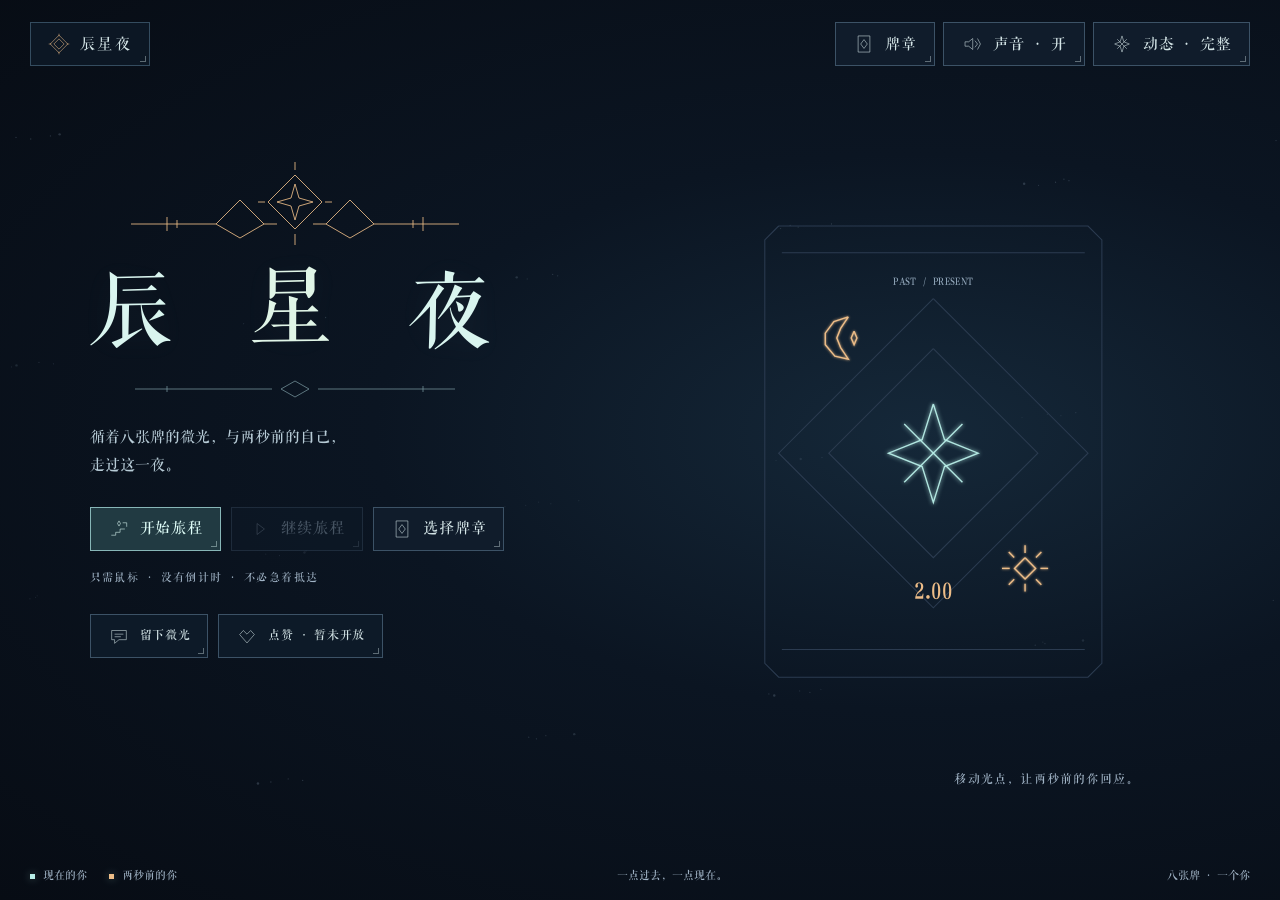
==== index.html @ 3d8b7df3 "Remake as Chen Xing Ye with eight Arcana puzzles and mobile play" ====
<!doctype html>
<html lang="zh-CN">
<head>
  <meta charset="UTF-8">
  <meta name="viewport" content="width=device-width,initial-scale=1,viewport-fit=cover">
  <meta name="theme-color" content="#090f19">
  <meta name="description" content="循着八张牌的微光，与两秒前的自己，走过这一夜。一个关于成长与接纳的鼠标解谜游戏。">
  <title>辰星夜 · 与过去的自己，共赴星夜</title>
  <link rel="stylesheet" href="style.css">
  <link rel="preload" href="assets/FZfont140.TTF" as="font" type="font/ttf" crossorigin>
</head>
<body>
<main id="app">
  <canvas id="canvas" aria-label="青色是现在的你，暖金重复两秒前的位置与动作。停留触发机关，点击出口。"></canvas>
  <header class="topbar">
    <button id="home" class="wordmark" data-symbol="世界">辰星夜</button>
    <nav aria-label="设置"><button id="levelsButton" data-symbol="chapters">牌章</button><button id="sound" data-symbol="sound" aria-pressed="false"><span id="soundLabel">声音 · 开</span></button><button id="motion" data-symbol="星星" aria-pressed="false"><span id="motionLabel">动态 · 完整</span></button></nav>
  </header>
  <section id="titleScreen" class="title-screen screen">
    <div class="title-copy">
      <div class="title-logo">
        <svg class="title-crown" viewBox="0 0 360 86" aria-hidden="true"><path d="M16 62H101L125 38L149 62H162 M198 62H211L235 38L259 62H344 M101 62L125 76L149 62 M211 62L235 76L259 62 M153 40L180 13L207 40L180 67Z M180 0V8 M180 72V83 M143 40H150 M210 40H217 M180 22L184 36L198 40L184 44L180 58L176 44L162 40L176 36Z M52 55V69 M62 58V66 M298 58V66 M308 55V69"/></svg>
        <h1 aria-label="辰星夜"><span>辰</span><span class="title-star">星</span><span>夜</span></h1>
        <svg class="title-rule" viewBox="0 0 360 20" aria-hidden="true"><path d="M20 10H157 M203 10H340 M166 10L180 2L194 10L180 18Z M52 7V13 M308 7V13"/></svg>
      </div>
      <p class="intro">循着八张牌的微光，与两秒前的自己，<br>走过这一夜。</p>
      <div class="title-actions"><button id="start" class="primary" data-symbol="愚者">开始旅程</button><button id="continueGame" data-symbol="continue" disabled><span id="continueLabel">继续旅程</span></button><button id="titleLevels" data-symbol="chapters">选择牌章</button></div>
      <p id="inputNote" class="micro">只需鼠标 · 没有倒计时 · 不必急着抵达</p>
      <div class="community-actions"><button id="commentsButton" data-symbol="message">留下微光</button><button id="likeButton" data-symbol="like" aria-pressed="false"><span id="likeLabel">点赞 · 暂未开放</span></button></div>
    </div>
    <p class="title-note">移动光点，让两秒前的你回应。</p>
  </section>
  <section id="gameHeading" class="game-heading" hidden><span id="levelNumber" class="level-number"></span><div><h1 id="levelTitle"></h1><p id="levelTheme"></p><p id="levelTask" class="task"></p></div><span id="phaseLabel" class="phase-label"></span></section>
  <section id="gameBottom" class="game-bottom" hidden><p id="status" role="status"></p><div class="button-row"><button id="hintButton" data-symbol="星星" hidden>启示</button><button id="retry" data-symbol="retry">重试本阵</button><button id="pause" data-symbol="pause">暂停</button></div></section>
  <aside id="hint" class="hint-panel" hidden><h2>夜的启示</h2><p id="hintText"></p><div class="button-row"><button id="hintNext" data-symbol="continue">展示下一步</button><button id="closeHint" data-symbol="close">收起</button></div></aside>
  <section id="pauseScreen" class="screen centered scrim" hidden aria-labelledby="pauseTitle"><div class="ritual-panel"><div class="panel-sigil" data-symbol="月亮"></div><h2 id="pauseTitle">时间，停在这里。</h2><p>过去的你会等你回来。<br>继续后，光点会回到刚才的位置。</p><div class="stack"><button id="resume" class="primary" data-symbol="continue">继续旅程</button><button id="pauseRetry" data-symbol="retry">重试本阵</button><button id="pauseHome" data-symbol="back">返回首页</button></div></div></section>
  <section id="completeScreen" class="screen centered scrim" hidden aria-labelledby="completeTitle"><div class="ritual-panel"><div id="completeSigil" class="panel-sigil"></div><h2 id="completeTitle"></h2><p id="completeText"></p><button id="next" class="primary" data-symbol="continue"><span id="nextLabel">翻开下一张牌</span></button></div></section>
  <section id="endingScreen" class="screen centered scrim" hidden aria-labelledby="endingTitle"><div class="ritual-panel ending"><div class="duet-mark"><i></i><i></i></div><h2 id="endingTitle">原来，你一直都在。</h2><p>不必抹去走过的弯路，<br>也不必成为另一个人。<br>过去与现在，都是完整的你。</p><div id="collected" class="collected"></div><div class="button-row"><button id="again" class="primary" data-symbol="愚者">再走一程</button><button id="endingHome" data-symbol="back">返回首页</button></div></div></section>
  <section id="levelMenu" class="screen chapter-screen scrim" hidden aria-labelledby="chaptersTitle"><div class="chapter-header"><div><h2 id="chaptersTitle">今夜的八张牌</h2><p>从愚者的出发，到世界的回环。已抵达的牌章，随时重温。</p></div><button id="closeLevels" data-symbol="back">返回</button></div><div id="levelItems" class="chapter-grid"></div></section>
  <section id="community" class="screen community-screen scrim" hidden aria-labelledby="communityTitle"><div class="community-panel"><div class="chapter-header"><div><h2 id="communityTitle">留下微光</h2><p>把此刻想说的话，留给下一个路过的人。</p></div><button id="closeCommunity" data-symbol="close">返回</button></div><p id="communityStatus" class="service-status" role="status">正在连接夜色里的留言……</p><form id="commentForm"><label for="nickname">称呼 <small>可选 · 最多 16 字</small></label><input id="nickname" name="nickname" maxlength="32" autocomplete="nickname" placeholder="一位过客"><label for="commentBody">留言 <small>最多 300 字 · 提交后公开可见</small></label><textarea id="commentBody" name="body" rows="3" maxlength="600" required placeholder="此刻，你想留下什么？"></textarea><button id="submitComment" type="submit" class="primary" data-symbol="message">送出微光</button></form><div id="commentList" class="comment-list" aria-label="公开留言"></div><button id="moreComments" data-symbol="continue" hidden>更多留言</button></div></section>
  <section id="touchControls" class="touch-controls" hidden aria-label="触屏游戏控制"><div id="touchPad" class="touch-pad" role="group" aria-label="滑动此处移动青色光点"><span data-symbol="世界"></span><span>滑动光域，移动自己</span><small>也可轻触场景选择去处</small></div><button id="touchConfirm" class="primary touch-confirm" data-symbol="太阳"><span>确认<small>按住注能</small></span></button></section>
  <footer><div class="legend"><span><i class="now"></i>现在的你</span><span><i class="echo"></i>两秒前的你</span></div><span id="footerText">一点过去，一点现在。</span><span>八张牌 · 一个你</span></footer>
</main>
<div id="virtualCursor" aria-hidden="true"><i></i></div>
<noscript>这个游戏需要 JavaScript。请使用 PC 版 Chrome 或 Edge 打开。</noscript>
<script src="rules.js"></script><script src="core.js"></script><script src="symbols.js"></script><script src="render.js"></script><script src="community-config.js"></script><script src="community.js"></script><script src="app.js"></script>
</body>
</html>
---- style.css ----
@font-face{font-family:"Arcana YueSong";src:url("assets/FZfont140.TTF") format("truetype");font-style:normal;font-weight:400;font-display:swap}
:root{color-scheme:dark;--night:#090f19;--panel:#101b29;--cyan:#b8eee8;--gold:#edbd88;--text:#d5e6e8;--muted:#a1b4c6;--line:#3c5266;--ease:cubic-bezier(.16,1,.3,1);--font:"Arcana YueSong","Songti SC","SimSun",serif;font-family:var(--font);font-size:15px;font-synthesis:none}

*{box-sizing:border-box}
body{margin:0;background:var(--night);color:var(--text);overflow:hidden}
body.cursor-ready,body.cursor-ready *{cursor:none!important}
button,input,textarea{font:inherit}
button{position:relative;display:inline-flex;align-items:center;justify-content:center;gap:10px;min-height:44px;padding:10px 17px;border:1px solid var(--line);border-radius:0;background:#101c2b;color:var(--text);letter-spacing:.06em;transition:background-color .22s,color .22s,border-color .22s,box-shadow .22s,transform .22s var(--ease);isolation:isolate}
button::after{content:"";position:absolute;width:5px;height:5px;right:3px;bottom:3px;border-right:1px solid currentColor;border-bottom:1px solid currentColor;opacity:.4;pointer-events:none}
button.virtual-hover,button:focus-visible{color:var(--cyan);border-color:var(--cyan);background:#1b3441;box-shadow:0 3px 22px #070c1466}
button.virtual-down{transform:translateY(1px);background:#284952}
button:disabled{opacity:.4;color:var(--muted);transform:none;box-shadow:none}
button:focus-visible,input:focus-visible,textarea:focus-visible{outline:2px solid var(--gold);outline-offset:4px}
button.primary{background:#213a42;border-color:#87b6b7;color:#e1fffa}
.primary.virtual-hover{background:#30525a}
svg{width:22px;height:22px;stroke:currentColor;fill:none;stroke-width:1.6;flex-shrink:0;pointer-events:none}
button>*{pointer-events:none}
h1,h2,p{margin:0}
h1,h2{font-family:var(--font);font-weight:400}
h2{font-size:30px;letter-spacing:.08em;text-wrap:balance}
p{line-height:1.9;color:var(--muted)}
[hidden]{display:none!important}
#app{width:100vw;height:100dvh;min-height:520px}
#canvas{position:fixed;inset:0;width:100%;height:100%;z-index:0}
.topbar{position:fixed;z-index:10;top:22px;left:30px;right:30px;display:flex;justify-content:space-between;align-items:center;gap:20px}
.topbar nav{display:flex;gap:8px}
.wordmark{border-color:#344c5f;background:#0c1724;font-family:var(--font);letter-spacing:.16em}
.wordmark svg{color:var(--gold)}
.screen{position:fixed;z-index:3;inset:0;pointer-events:none}
.screen button,.screen input,.screen textarea,.screen form,.screen .comment-list{pointer-events:auto}
.title-copy{position:absolute;left:max(7vw,40px);top:clamp(100px,18vh,210px);width:50vw;max-width:640px}
.title-copy h1{font-size:clamp(50px,5.5vw,84px);line-height:1.2;letter-spacing:.12em;color:#d9f5ef}
.title-copy h1 span{padding-left:1.12em}
.title-logo{width:min(410px,100%);color:var(--cyan)}
.title-logo .title-crown{display:block;width:100%;height:auto;max-height:86px;color:var(--gold);stroke-width:.85;margin-bottom:17px;overflow:visible}
.title-logo h1{display:flex;align-items:center;justify-content:space-between;font-size:clamp(64px,6.4vw,92px);line-height:1.18;letter-spacing:.12em;text-shadow:0 0 30px #b8eee810}
.title-logo h1 span{padding:0;display:block}
.title-logo h1 .title-star{transform:translateY(-5px);color:#e0f5e7}
.title-logo .title-rule{display:block;width:100%;height:20px;margin-top:17px;color:#729097;stroke-width:.8}
.intro{margin-top:25px;color:#b7cbd6;font-size:15px}
.title-actions{display:flex;flex-wrap:wrap;gap:10px;margin-top:26px;max-width:590px}
.micro{font-size:11px;letter-spacing:.13em;margin-top:17px}
.community-actions{display:flex;gap:10px;margin-top:25px}
.community-actions button{font-size:12px;background:#0d1a28}
.title-note{position:absolute;right:11%;bottom:12%;font-size:12px;letter-spacing:.1em}
.game-heading{position:fixed;z-index:2;top:105px;left:7%;right:7%;display:flex;gap:24px;pointer-events:none}
.level-number{font-family:var(--font);font-size:40px;min-width:64px;color:var(--gold);border-top:1px solid var(--line);padding-top:12px}
.game-heading h1{font-size:35px;letter-spacing:.14em;margin-bottom:8px}
.game-heading p{font-size:13px}
.game-heading .task{color:var(--text);margin-top:7px}
.phase-label{margin-left:auto;font-size:12px;color:var(--gold);padding-top:18px;white-space:nowrap}
.game-bottom{position:fixed;left:7%;right:7%;bottom:67px;z-index:4;display:flex;gap:20px;align-items:center;justify-content:space-between;pointer-events:none}
.game-bottom p{max-width:61%;font-size:12px}
.button-row{display:flex;gap:9px;flex-wrap:wrap}
.game-bottom button{pointer-events:auto}
.hint-panel{position:fixed;z-index:12;bottom:126px;right:7%;width:360px;padding:25px;background:#111f2e;border:1px solid #4a667b;box-shadow:0 20px 55px #04081099}
.hint-panel h2{font-size:23px}
.hint-panel p{margin:15px 0 20px}
.scrim{background:#070e19e8;z-index:20;pointer-events:auto}
.centered{display:flex;align-items:center;justify-content:center;padding:90px 20px 60px}
.ritual-panel{width:min(500px,90vw);text-align:center;padding:38px 45px;border:1px solid #526174;outline:1px solid #253a4d;outline-offset:9px;background:#0e1a28;box-shadow:0 30px 90px #02070d88}
.ritual-panel p{margin:20px 0 25px}
.panel-sigil{color:var(--gold);margin:0 auto 22px}
.panel-sigil svg{width:60px;height:60px}
.stack{display:grid;gap:10px;max-width:235px;margin:auto}
.chapter-screen{padding:100px 7% 78px;overflow:auto}
.chapter-header{display:flex;justify-content:space-between;align-items:center;gap:25px;margin-bottom:28px}
.chapter-header p{font-size:13px;margin-top:10px}
.chapter-grid{display:grid;grid-template-columns:repeat(4,1fr);gap:18px;max-width:1220px;margin:auto}
.chapter-card{display:flex;flex-direction:column;min-height:185px;padding:18px 10px;background:#101e2b}
.chapter-card::before{content:"";position:absolute;inset:6px;border:1px solid #30465a;pointer-events:none}
.chapter-card .roman{font-family:var(--font);font-size:16px;color:var(--gold)}
.chapter-card svg{width:45px;height:45px;margin:4px 0}
.chapter-card strong{font-family:var(--font);font-size:23px;font-weight:400;letter-spacing:.15em}
.chapter-card small{font-size:11px;color:var(--muted)}
footer{position:fixed;z-index:2;left:30px;right:30px;bottom:18px;display:flex;justify-content:space-between;align-items:center;color:var(--muted);font-size:11px;pointer-events:none}
.legend{display:flex;gap:22px}
.legend span{display:flex;align-items:center;gap:8px}
.legend i{width:5px;height:5px;display:inline-block;background:var(--cyan);box-shadow:0 0 9px #b8eee860}
.legend .echo{background:var(--gold)}
#virtualCursor{display:none;position:fixed;left:0;top:0;width:64px;height:64px;margin:-32px 0 0 -32px;z-index:2147483647;pointer-events:none;border-radius:50%;background:radial-gradient(circle,#b8eee825,transparent 67%);will-change:transform,opacity}
#virtualCursor i{position:absolute;left:28px;top:28px;width:8px;height:8px;background:#d9fff9;border-radius:50%;box-shadow:0 0 14px #b8eee8,0 0 30px #b8eee855;transition:transform .15s}
body.cursor-ready #virtualCursor{display:block}
#virtualCursor.down i{transform:scale(1.375)}
.community-screen{overflow:auto;padding:100px 20px 70px}
.community-panel{width:min(710px,90vw);margin:auto}
.community-panel h2{font-size:32px}
.service-status{border:1px solid var(--line);padding:13px 18px;font-size:13px;margin:12px 0 24px}
form{display:grid;gap:10px}
label{font-size:13px;color:var(--cyan);margin-top:8px}
label small{color:var(--muted);margin-left:12px;font-size:11px}
input,textarea{width:100%;border:1px solid var(--line);border-radius:0;background:#0c1724;color:var(--text);padding:13px;caret-color:var(--gold);line-height:1.7;resize:vertical;min-height:44px}
input::placeholder,textarea::placeholder{color:#9baec0}
input:disabled,textarea:disabled{opacity:.55}
form button{justify-self:start;margin:7px 0 16px}
.comment-list{margin-top:16px}
.comment{padding:20px 0;border-top:1px solid var(--line)}
.comment strong{font-weight:400;color:var(--gold)}
.comment time{font-size:11px;color:var(--muted);margin-left:16px}
.comment p{white-space:pre-wrap;overflow-wrap:anywhere;color:var(--text);font-size:13px;margin-top:10px}
.collected{display:flex;justify-content:center;gap:11px;color:var(--gold);margin-bottom:27px}
.ending .button-row{justify-content:center}
.duet-mark{position:relative;width:100px;height:45px;margin:auto}
.duet-mark i{position:absolute;width:9px;height:9px;top:12px;left:32px;border-radius:50%;background:var(--cyan);box-shadow:0 0 20px var(--cyan);animation:unite 1.8s var(--ease) both}
.duet-mark i+i{left:60px;background:var(--gold);box-shadow:0 0 20px var(--gold);animation-name:unitePast}
@keyframes unite{to{transform:translateX(14px);opacity:.7}
}
@keyframes unitePast{to{transform:translateX(-14px);opacity:.7}
}
::selection{background:#47616c;color:#fff8eb}
*{scrollbar-width:thin;scrollbar-color:#668394 #101b29}
.reduced *{animation:none!important;transition-duration:.05s!important}
.touch-controls{position:fixed;z-index:8;left:14px;right:14px;bottom:calc(35px + env(safe-area-inset-bottom));display:flex;gap:12px;height:126px;touch-action:none}
.touch-pad{flex:1;border:1px solid var(--line);background:#142636;display:flex;flex-direction:column;justify-content:center;align-items:center;gap:7px;color:var(--cyan);user-select:none;touch-action:none}
.touch-pad svg{width:24px;height:24px;color:var(--gold)}
.touch-pad small{font-size:11px;color:var(--muted)}
.touch-confirm{width:96px;flex-direction:column;touch-action:none;user-select:none}
.touch-confirm svg{width:32px;height:32px}
.touch-confirm small{display:block;font-size:11px;margin-top:8px;color:var(--muted)}
.touch-mode button:active{background:#30525a;color:var(--cyan);border-color:var(--cyan)}
.touch-mode #canvas{touch-action:none}
.touch-mode #virtualCursor{display:none}
.touch-mode.touch-playing #virtualCursor{display:block}
.touch-mode #app{min-height:0}
.touch-mode .topbar{top:calc(10px + env(safe-area-inset-top));left:max(14px,env(safe-area-inset-left));right:max(14px,env(safe-area-inset-right));gap:8px}
.touch-mode .topbar button{min-width:44px;min-height:44px;padding:9px;font-size:13px}
.touch-mode .topbar nav button{font-size:0}
.touch-mode .topbar nav button span{font-size:0}
.touch-mode .topbar nav svg{width:20px;height:20px}
.touch-mode .topbar nav{gap:6px}
.touch-mode .topbar button[aria-pressed="true"]{border-color:var(--gold);color:var(--gold);background:#2c2e30}
.touch-mode #sound[aria-pressed="true"]::before{content:"";position:absolute;left:10px;right:10px;top:21px;height:1px;background:var(--gold);transform:rotate(-45deg);pointer-events:none}
.touch-mode #motion[aria-pressed="true"]::before{content:"";position:absolute;left:8px;bottom:6px;width:7px;height:2px;background:var(--gold);pointer-events:none}
.touch-mode .wordmark svg{display:none}
.touch-mode .title-screen{background:linear-gradient(90deg,#090f19f5,#090f1966);overflow:auto;padding-bottom:70px}
.touch-mode .title-copy{left:7%;top:clamp(105px,17vh,165px);width:86%;position:relative;padding-bottom:50px}
.touch-mode .title-copy h1{font-size:clamp(48px,12vw,76px);line-height:1.28}
.touch-mode .title-logo{max-width:400px}
.touch-mode .title-logo h1{font-size:clamp(60px,18vw,82px);line-height:1.15}
.touch-mode .title-logo .title-crown{max-height:68px;margin-bottom:15px}
.touch-mode .title-logo .title-rule{margin-top:14px}
.touch-mode .intro{font-size:16px;max-width:400px}
.touch-mode .title-actions{display:grid;grid-template-columns:1fr 1fr;max-width:480px;gap:12px;margin-top:26px}
.touch-mode .title-actions #start{grid-column:1/-1;min-height:52px}
.touch-mode .title-actions button{font-size:15px;padding:12px}
.touch-mode .community-actions{max-width:480px;gap:12px}
.touch-mode .community-actions button{flex:1;font-size:14px;min-height:48px}
.touch-mode .title-note{display:none}
.touch-mode .micro{font-size:12px;letter-spacing:.04em}
.touch-mode .game-heading{left:16px;right:16px;top:calc(74px + env(safe-area-inset-top));gap:14px}
.touch-mode .level-number{font-size:27px;min-width:48px;padding-top:6px}
.touch-mode .game-heading h1{font-size:28px;margin-bottom:6px}
.touch-mode .game-heading p{font-size:13px;line-height:1.65}
.touch-mode .game-heading .task{font-size:14px;max-width:none;margin-top:6px}
.touch-mode .phase-label{display:none}
.touch-mode .game-bottom{left:14px;right:14px;bottom:calc(176px + env(safe-area-inset-bottom));display:block}
.touch-mode .game-bottom p{max-width:100%;font-size:13px;line-height:1.65;margin-bottom:9px;min-height:42px}
.touch-mode .game-bottom .button-row{display:flex;justify-content:flex-end;gap:8px}
.touch-mode .game-bottom button{font-size:14px;min-height:44px;padding:9px 13px}
.touch-mode footer{left:14px;right:14px;bottom:calc(12px + env(safe-area-inset-bottom));font-size:11px}
.touch-mode footer>span{display:none}
.touch-mode .legend{gap:24px}
.touch-mode .hint-panel{left:14px;right:14px;width:auto;bottom:calc(280px + env(safe-area-inset-bottom));padding:20px;max-height:48vh;overflow:auto}
.touch-mode .chapter-screen{padding:calc(82px + env(safe-area-inset-top)) 16px 50px}
.touch-mode .chapter-header{align-items:flex-start;gap:14px}
.touch-mode .chapter-header>button{flex-shrink:0;white-space:nowrap}
.touch-mode .chapter-header h2{font-size:25px}
.touch-mode .chapter-header p{font-size:14px;line-height:1.7}
.touch-mode .chapter-grid{grid-template-columns:repeat(2,1fr);gap:14px}
.touch-mode .chapter-card{min-height:170px}
.touch-mode .chapter-card small{font-size:13px}
.touch-mode .centered{padding:80px 23px 60px;overflow:auto}
.touch-mode .ritual-panel{padding:28px 23px}
.touch-mode .ritual-panel h2{font-size:27px}
.touch-mode .ritual-panel p{font-size:16px}
.touch-mode .community-screen{padding:calc(82px + env(safe-area-inset-top)) 16px 50px}
.touch-mode .community-panel{width:100%}
.touch-mode input,.touch-mode textarea{font-size:16px}
@media(orientation:landscape) and (max-height:600px){
.touch-mode .title-copy{top:88px;width:70%;padding-bottom:80px}
.touch-mode .title-copy h1{font-size:44px}.touch-mode .title-copy h1 br{display:none}.touch-mode .title-copy h1 span{padding-left:0}
.touch-mode .title-logo{width:330px}.touch-mode .title-logo h1{font-size:60px}.touch-mode .title-logo .title-crown{max-height:46px;margin-bottom:6px}.touch-mode .title-logo .title-rule{margin-top:9px}
.touch-mode .title-actions{display:flex;max-width:none}.touch-mode .title-actions #start{min-height:44px}.touch-mode .intro{margin-top:14px}
.touch-mode .game-heading{top:65px;left:16px;right:auto;width:216px;gap:9px}.touch-mode .level-number{font-size:21px;min-width:35px}.touch-mode .game-heading h1{font-size:26px}.touch-mode .game-heading #levelTheme{display:none}.touch-mode .game-heading .task{font-size:13px;line-height:1.7;margin-top:7px}
.touch-mode .game-bottom{left:16px;right:auto;width:216px;bottom:16px}.touch-mode .game-bottom p{font-size:12px;line-height:1.6;min-height:0}.touch-mode .game-bottom .button-row{justify-content:flex-start;gap:6px}.touch-mode .game-bottom button{padding:8px;font-size:12px}.touch-mode .game-bottom button svg{width:17px}
.touch-mode .touch-controls{left:248px;right:14px;bottom:12px;height:98px}.touch-mode .touch-pad{gap:5px;font-size:13px}.touch-mode .touch-pad svg{width:19px;height:19px}.touch-mode .touch-confirm{width:95px}
.touch-mode.touch-playing footer{display:none}.touch-mode .hint-panel{left:245px;right:15px;bottom:120px;max-height:calc(100vh - 190px)}
.touch-mode .centered{padding:75px 25px 25px;align-items:flex-start}.touch-mode .ritual-panel{max-width:600px;padding:20px}.touch-mode .ritual-panel p{margin:12px 0}.touch-mode .panel-sigil{display:none}.touch-mode .stack{display:flex;max-width:none;justify-content:center}.touch-mode .chapter-grid{grid-template-columns:repeat(4,1fr)}
}

@media(max-height:760px){.title-copy{top:105px}
.title-copy h1{font-size:56px}
.intro{margin-top:17px}
.title-actions{margin-top:19px}
.community-actions{margin-top:17px}
.game-heading{top:91px}
.game-heading h1{font-size:28px}
.game-heading .task{margin-top:3px}
.chapter-screen{padding-top:85px}
.chapter-card{min-height:155px;gap:6px}
.chapter-header{margin-bottom:18px}
.ritual-panel{padding:24px 35px}
.panel-sigil{margin-bottom:14px}
.game-bottom{bottom:53px}
}

@media(max-height:760px) and (min-width:781px){
body:not(.touch-mode) .title-logo{width:370px;max-width:100%}
body:not(.touch-mode) .title-logo h1{font-size:72px}
}

@media(max-width:1000px){.topbar{left:18px;right:18px;top:16px}
.topbar button{padding:10px;font-size:12px}
.title-copy{left:6%;width:56vw}
.title-actions{max-width:430px}
.title-note{right:6%;font-size:11px}
.game-heading{left:5%;right:5%;gap:16px}
.game-bottom{left:5%;right:5%;gap:10px}
.game-bottom p{max-width:53%}
.game-bottom button{padding:10px;font-size:12px}
.chapter-screen{padding-left:5%;padding-right:5%}
.chapter-grid{gap:10px}
footer>span:last-child{display:none}
}

@media(max-width:650px){.wordmark{font-size:11px!important}
.topbar nav{gap:4px}
.topbar nav button{font-size:0}
.topbar nav button span{font-size:0}
.topbar nav svg{width:20px}
.title-copy{width:88vw;top:130px}
.title-copy h1{font-size:50px}
.title-note{display:none}
.title-screen{background:#090f1980}
.title-actions{max-width:350px}
.game-heading .task{max-width:310px}
.phase-label{display:none}
.game-bottom{display:block}
.game-bottom p{max-width:100%;margin-bottom:8px}
.chapter-grid{grid-template-columns:repeat(2,1fr)}
.chapter-header{align-items:flex-start}
.chapter-header h2{font-size:25px}
.hint-panel{width:90%;right:5%;bottom:155px}
footer{left:18px;right:18px}
footer #footerText{display:none}
.community-panel{width:94%}
}
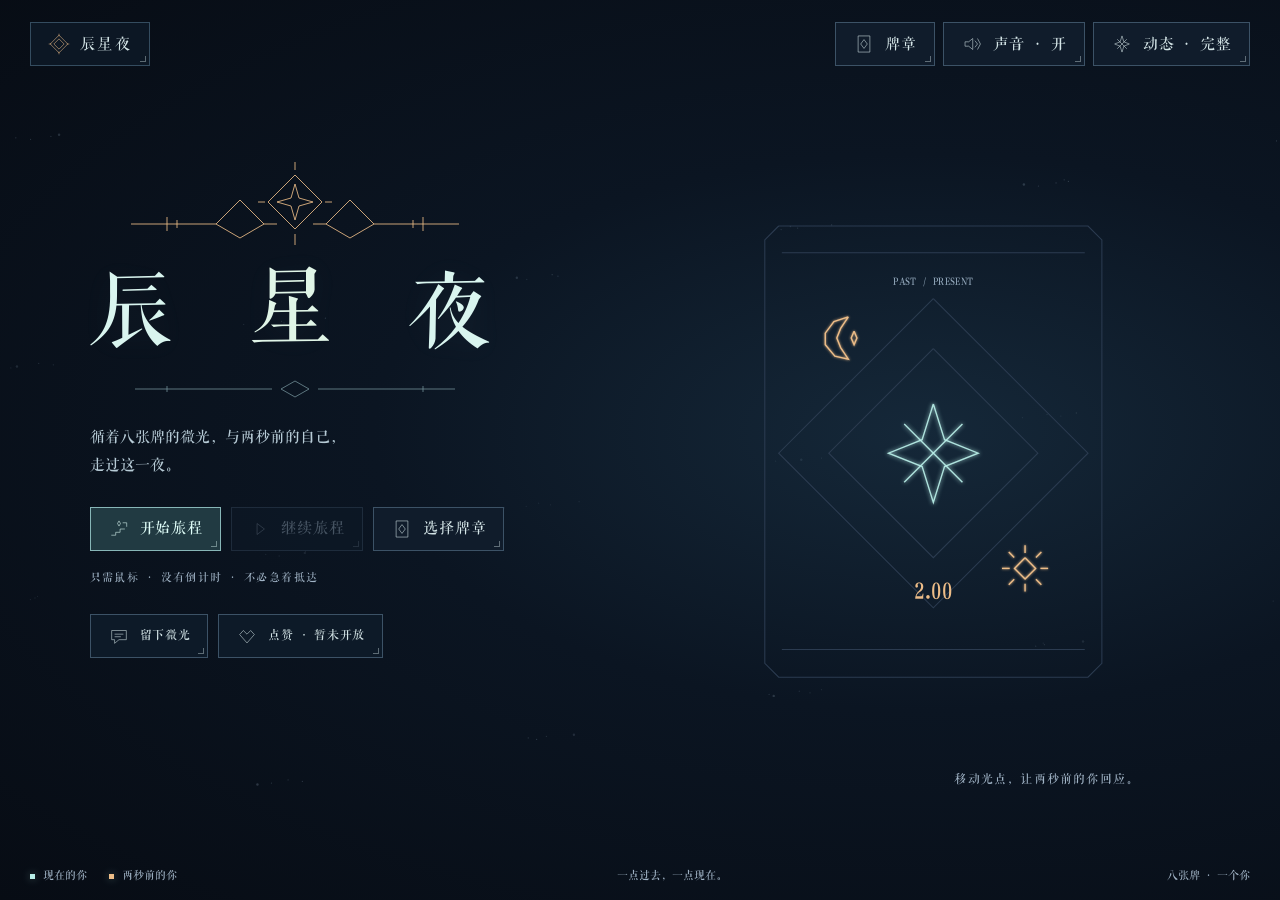
==== commit 9ebedf9e: "Redesign integrated arcana puzzles, stable contacts and luminous transitions" ====
--- a/index.html
+++ b/index.html
@@ -38,7 +38,7 @@
   <section id="endingScreen" class="screen centered scrim" hidden aria-labelledby="endingTitle"><div class="ritual-panel ending"><div class="duet-mark"><i></i><i></i></div><h2 id="endingTitle">原来，你一直都在。</h2><p>不必抹去走过的弯路，<br>也不必成为另一个人。<br>过去与现在，都是完整的你。</p><div id="collected" class="collected"></div><div class="button-row"><button id="again" class="primary" data-symbol="愚者">再走一程</button><button id="endingHome" data-symbol="back">返回首页</button></div></div></section>
   <section id="levelMenu" class="screen chapter-screen scrim" hidden aria-labelledby="chaptersTitle"><div class="chapter-header"><div><h2 id="chaptersTitle">今夜的八张牌</h2><p>从愚者的出发，到世界的回环。已抵达的牌章，随时重温。</p></div><button id="closeLevels" data-symbol="back">返回</button></div><div id="levelItems" class="chapter-grid"></div></section>
   <section id="community" class="screen community-screen scrim" hidden aria-labelledby="communityTitle"><div class="community-panel"><div class="chapter-header"><div><h2 id="communityTitle">留下微光</h2><p>把此刻想说的话，留给下一个路过的人。</p></div><button id="closeCommunity" data-symbol="close">返回</button></div><p id="communityStatus" class="service-status" role="status">正在连接夜色里的留言……</p><form id="commentForm"><label for="nickname">称呼 <small>可选 · 最多 16 字</small></label><input id="nickname" name="nickname" maxlength="32" autocomplete="nickname" placeholder="一位过客"><label for="commentBody">留言 <small>最多 300 字 · 提交后公开可见</small></label><textarea id="commentBody" name="body" rows="3" maxlength="600" required placeholder="此刻，你想留下什么？"></textarea><button id="submitComment" type="submit" class="primary" data-symbol="message">送出微光</button></form><div id="commentList" class="comment-list" aria-label="公开留言"></div><button id="moreComments" data-symbol="continue" hidden>更多留言</button></div></section>
-  <section id="touchControls" class="touch-controls" hidden aria-label="触屏游戏控制"><div id="touchPad" class="touch-pad" role="group" aria-label="滑动此处移动青色光点"><span data-symbol="世界"></span><span>滑动光域，移动自己</span><small>也可轻触场景选择去处</small></div><button id="touchConfirm" class="primary touch-confirm" data-symbol="太阳"><span>确认<small>按住注能</small></span></button></section>
+  <section id="touchControls" class="touch-controls" hidden aria-label="触屏游戏控制"><div id="touchPad" class="touch-pad" role="group" aria-label="滑动此处移动青色光点"><span data-symbol="世界"></span><span>滑动光域，移动自己</span><small>也可轻触场景选择去处</small></div><button id="touchConfirm" class="primary touch-confirm" data-symbol="太阳"><span>确认<small>可点击或按住</small></span></button></section>
   <footer><div class="legend"><span><i class="now"></i>现在的你</span><span><i class="echo"></i>两秒前的你</span></div><span id="footerText">一点过去，一点现在。</span><span>八张牌 · 一个你</span></footer>
 </main>
 <div id="virtualCursor" aria-hidden="true"><i></i></div>
--- a/style.css
+++ b/style.css
@@ -3,8 +3,10 @@
 
 *{box-sizing:border-box}
 body{margin:0;background:var(--night);color:var(--text);overflow:hidden}
-body.cursor-ready,body.cursor-ready *{cursor:none!important}
+body.cursor-ready.light-cursor:not(.touch-mode),body.cursor-ready.light-cursor:not(.touch-mode) *{cursor:none!important}
 button,input,textarea{font:inherit}
+button:not(:disabled){cursor:pointer}
+button:disabled{cursor:not-allowed}
 button{position:relative;display:inline-flex;align-items:center;justify-content:center;gap:10px;min-height:44px;padding:10px 17px;border:1px solid var(--line);border-radius:0;background:#101c2b;color:var(--text);letter-spacing:.06em;transition:background-color .22s,color .22s,border-color .22s,box-shadow .22s,transform .22s var(--ease);isolation:isolate}
 button::after{content:"";position:absolute;width:5px;height:5px;right:3px;bottom:3px;border-right:1px solid currentColor;border-bottom:1px solid currentColor;opacity:.4;pointer-events:none}
 button.virtual-hover,button:focus-visible{color:var(--cyan);border-color:var(--cyan);background:#1b3441;box-shadow:0 3px 22px #070c1466}
@@ -13,6 +15,11 @@
 button:focus-visible,input:focus-visible,textarea:focus-visible{outline:2px solid var(--gold);outline-offset:4px}
 button.primary{background:#213a42;border-color:#87b6b7;color:#e1fffa}
 .primary.virtual-hover{background:#30525a}
+@media(hover:hover){
+body:not(.light-cursor) button:not(:disabled):hover{color:var(--cyan);border-color:var(--cyan);background:#1b3441;box-shadow:0 3px 22px #070c1466}
+body:not(.light-cursor) .primary:not(:disabled):hover{background:#30525a}
+body:not(.light-cursor) button:not(:disabled):active{transform:translateY(1px);background:#284952}
+}
 svg{width:22px;height:22px;stroke:currentColor;fill:none;stroke-width:1.6;flex-shrink:0;pointer-events:none}
 button>*{pointer-events:none}
 h1,h2,p{margin:0}
@@ -80,7 +87,7 @@
 .legend .echo{background:var(--gold)}
 #virtualCursor{display:none;position:fixed;left:0;top:0;width:64px;height:64px;margin:-32px 0 0 -32px;z-index:2147483647;pointer-events:none;border-radius:50%;background:radial-gradient(circle,#b8eee825,transparent 67%);will-change:transform,opacity}
 #virtualCursor i{position:absolute;left:28px;top:28px;width:8px;height:8px;background:#d9fff9;border-radius:50%;box-shadow:0 0 14px #b8eee8,0 0 30px #b8eee855;transition:transform .15s}
-body.cursor-ready #virtualCursor{display:block}
+body.cursor-ready.light-cursor #virtualCursor{display:block}
 #virtualCursor.down i{transform:scale(1.375)}
 .community-screen{overflow:auto;padding:100px 20px 70px}
 .community-panel{width:min(710px,90vw);margin:auto}
@@ -120,7 +127,7 @@
 .touch-mode button:active{background:#30525a;color:var(--cyan);border-color:var(--cyan)}
 .touch-mode #canvas{touch-action:none}
 .touch-mode #virtualCursor{display:none}
-.touch-mode.touch-playing #virtualCursor{display:block}
+.touch-mode.light-cursor #virtualCursor{display:block}
 .touch-mode #app{min-height:0}
 .touch-mode .topbar{top:calc(10px + env(safe-area-inset-top));left:max(14px,env(safe-area-inset-left));right:max(14px,env(safe-area-inset-right));gap:8px}
 .touch-mode .topbar button{min-width:44px;min-height:44px;padding:9px;font-size:13px}
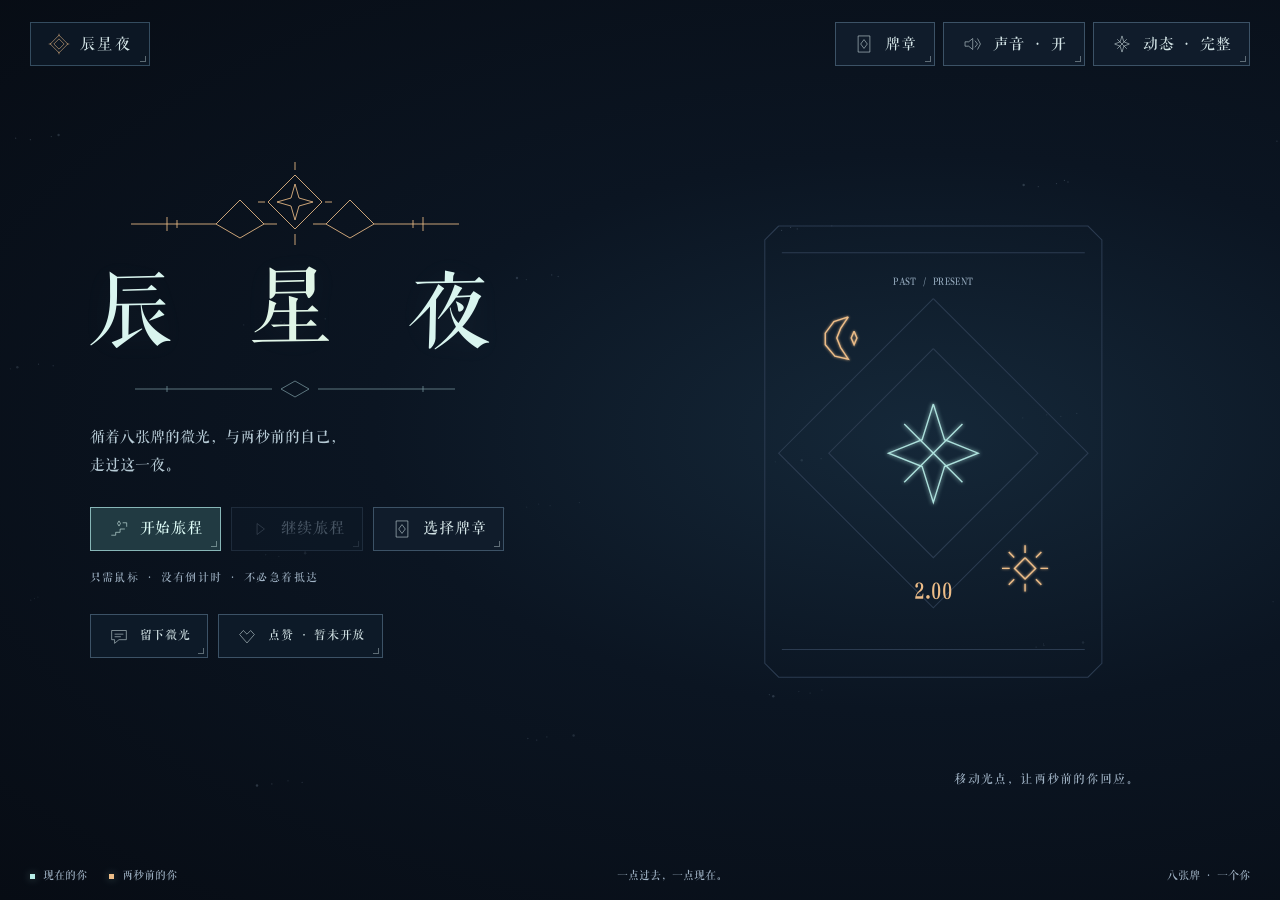
==== commit bc1438bd: "Optimize mobile drawing, cached light layers and adaptive raster budget" ====
--- a/index.html
+++ b/index.html
@@ -38,7 +38,7 @@
   <section id="endingScreen" class="screen centered scrim" hidden aria-labelledby="endingTitle"><div class="ritual-panel ending"><div class="duet-mark"><i></i><i></i></div><h2 id="endingTitle">原来，你一直都在。</h2><p>不必抹去走过的弯路，<br>也不必成为另一个人。<br>过去与现在，都是完整的你。</p><div id="collected" class="collected"></div><div class="button-row"><button id="again" class="primary" data-symbol="愚者">再走一程</button><button id="endingHome" data-symbol="back">返回首页</button></div></div></section>
   <section id="levelMenu" class="screen chapter-screen scrim" hidden aria-labelledby="chaptersTitle"><div class="chapter-header"><div><h2 id="chaptersTitle">今夜的八张牌</h2><p>从愚者的出发，到世界的回环。已抵达的牌章，随时重温。</p></div><button id="closeLevels" data-symbol="back">返回</button></div><div id="levelItems" class="chapter-grid"></div></section>
   <section id="community" class="screen community-screen scrim" hidden aria-labelledby="communityTitle"><div class="community-panel"><div class="chapter-header"><div><h2 id="communityTitle">留下微光</h2><p>把此刻想说的话，留给下一个路过的人。</p></div><button id="closeCommunity" data-symbol="close">返回</button></div><p id="communityStatus" class="service-status" role="status">正在连接夜色里的留言……</p><form id="commentForm"><label for="nickname">称呼 <small>可选 · 最多 16 字</small></label><input id="nickname" name="nickname" maxlength="32" autocomplete="nickname" placeholder="一位过客"><label for="commentBody">留言 <small>最多 300 字 · 提交后公开可见</small></label><textarea id="commentBody" name="body" rows="3" maxlength="600" required placeholder="此刻，你想留下什么？"></textarea><button id="submitComment" type="submit" class="primary" data-symbol="message">送出微光</button></form><div id="commentList" class="comment-list" aria-label="公开留言"></div><button id="moreComments" data-symbol="continue" hidden>更多留言</button></div></section>
-  <section id="touchControls" class="touch-controls" hidden aria-label="触屏游戏控制"><div id="touchPad" class="touch-pad" role="group" aria-label="滑动此处移动青色光点"><span data-symbol="世界"></span><span>滑动光域，移动自己</span><small>也可轻触场景选择去处</small></div><button id="touchConfirm" class="primary touch-confirm" data-symbol="太阳"><span>确认<small>可点击或按住</small></span></button></section>
+  <section id="touchControls" class="touch-controls" hidden aria-label="触屏游戏控制"><div id="touchPad" class="touch-pad" role="group" aria-label="滑动此处移动青色光点"><span data-symbol="世界"></span><span>滑动光域，移动自己</span><small>也可轻触场景选择去处</small></div><button id="touchConfirm" class="primary touch-confirm" data-symbol="太阳"><span>确认<small>轻点或按住</small></span></button></section>
   <footer><div class="legend"><span><i class="now"></i>现在的你</span><span><i class="echo"></i>两秒前的你</span></div><span id="footerText">一点过去，一点现在。</span><span>八张牌 · 一个你</span></footer>
 </main>
 <div id="virtualCursor" aria-hidden="true"><i></i></div>
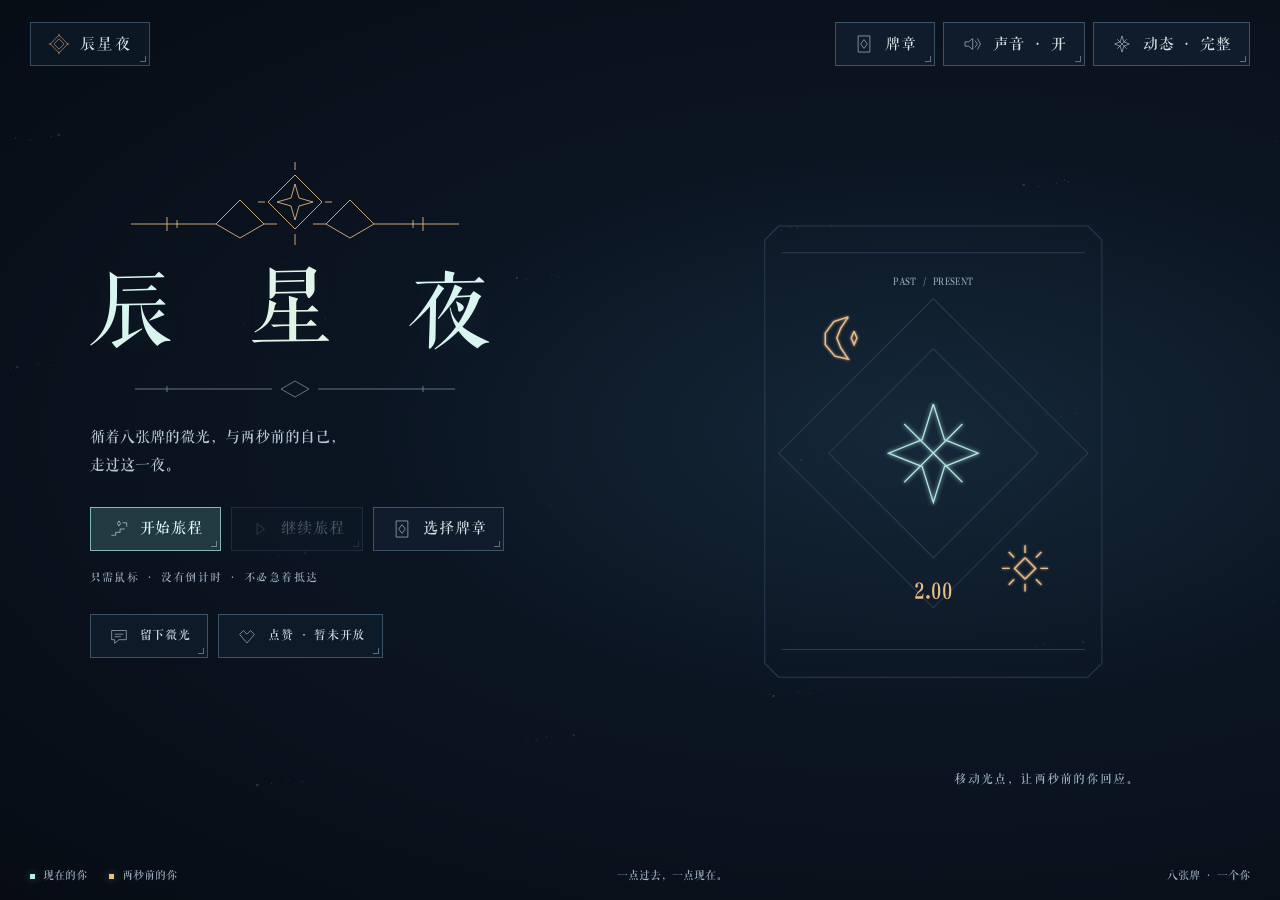
==== commit 9ec3207b: "Unify mobile movement and confirmation into one touch surface" ====
--- a/index.html
+++ b/index.html
@@ -38,7 +38,7 @@
   <section id="endingScreen" class="screen centered scrim" hidden aria-labelledby="endingTitle"><div class="ritual-panel ending"><div class="duet-mark"><i></i><i></i></div><h2 id="endingTitle">原来，你一直都在。</h2><p>不必抹去走过的弯路，<br>也不必成为另一个人。<br>过去与现在，都是完整的你。</p><div id="collected" class="collected"></div><div class="button-row"><button id="again" class="primary" data-symbol="愚者">再走一程</button><button id="endingHome" data-symbol="back">返回首页</button></div></div></section>
   <section id="levelMenu" class="screen chapter-screen scrim" hidden aria-labelledby="chaptersTitle"><div class="chapter-header"><div><h2 id="chaptersTitle">今夜的八张牌</h2><p>从愚者的出发，到世界的回环。已抵达的牌章，随时重温。</p></div><button id="closeLevels" data-symbol="back">返回</button></div><div id="levelItems" class="chapter-grid"></div></section>
   <section id="community" class="screen community-screen scrim" hidden aria-labelledby="communityTitle"><div class="community-panel"><div class="chapter-header"><div><h2 id="communityTitle">留下微光</h2><p>把此刻想说的话，留给下一个路过的人。</p></div><button id="closeCommunity" data-symbol="close">返回</button></div><p id="communityStatus" class="service-status" role="status">正在连接夜色里的留言……</p><form id="commentForm"><label for="nickname">称呼 <small>可选 · 最多 16 字</small></label><input id="nickname" name="nickname" maxlength="32" autocomplete="nickname" placeholder="一位过客"><label for="commentBody">留言 <small>最多 300 字 · 提交后公开可见</small></label><textarea id="commentBody" name="body" rows="3" maxlength="600" required placeholder="此刻，你想留下什么？"></textarea><button id="submitComment" type="submit" class="primary" data-symbol="message">送出微光</button></form><div id="commentList" class="comment-list" aria-label="公开留言"></div><button id="moreComments" data-symbol="continue" hidden>更多留言</button></div></section>
-  <section id="touchControls" class="touch-controls" hidden aria-label="触屏游戏控制"><div id="touchPad" class="touch-pad" role="group" aria-label="滑动此处移动青色光点"><span data-symbol="世界"></span><span>滑动光域，移动自己</span><small>也可轻触场景选择去处</small></div><button id="touchConfirm" class="primary touch-confirm" data-symbol="太阳"><span>确认<small>轻点或按住</small></span></button></section>
+  <section id="touchControls" class="touch-controls" hidden aria-label="触屏游戏控制"><button id="touchPad" type="button" class="touch-pad" aria-label="光域：滑动移动，轻点确认，原地按住持续回应"><span data-symbol="世界"></span><span>滑动移动 · 轻点确认</span><small>原地按住回应 · 也可轻触场景选路</small></button></section>
   <footer><div class="legend"><span><i class="now"></i>现在的你</span><span><i class="echo"></i>两秒前的你</span></div><span id="footerText">一点过去，一点现在。</span><span>八张牌 · 一个你</span></footer>
 </main>
 <div id="virtualCursor" aria-hidden="true"><i></i></div>
--- a/style.css
+++ b/style.css
@@ -118,13 +118,13 @@
 *{scrollbar-width:thin;scrollbar-color:#668394 #101b29}
 .reduced *{animation:none!important;transition-duration:.05s!important}
 .touch-controls{position:fixed;z-index:8;left:14px;right:14px;bottom:calc(35px + env(safe-area-inset-bottom));display:flex;gap:12px;height:126px;touch-action:none}
-.touch-pad{flex:1;border:1px solid var(--line);background:#142636;display:flex;flex-direction:column;justify-content:center;align-items:center;gap:7px;color:var(--cyan);user-select:none;touch-action:none}
+.touch-pad{flex:1;width:100%;border:1px solid #87b6b7;background:#142636;display:flex;flex-direction:column;justify-content:center;align-items:center;gap:7px;color:var(--cyan);user-select:none;-webkit-user-select:none;-webkit-touch-callout:none;touch-action:none}
 .touch-pad svg{width:24px;height:24px;color:var(--gold)}
 .touch-pad small{font-size:11px;color:var(--muted)}
-.touch-confirm{width:96px;flex-direction:column;touch-action:none;user-select:none}
-.touch-confirm svg{width:32px;height:32px}
-.touch-confirm small{display:block;font-size:11px;margin-top:8px;color:var(--muted)}
 .touch-mode button:active{background:#30525a;color:var(--cyan);border-color:var(--cyan)}
+.touch-mode .touch-pad[data-gesture="moving"]{background:#203d48;border-color:var(--cyan)}
+.touch-mode .touch-pad[data-gesture="holding"]{background:#34352d;border-color:var(--gold);color:var(--gold)}
+.touch-pad[data-gesture="holding"] svg{color:var(--gold)}
 .touch-mode #canvas{touch-action:none}
 .touch-mode #virtualCursor{display:none}
 .touch-mode.light-cursor #virtualCursor{display:block}
@@ -190,7 +190,7 @@
 .touch-mode .title-actions{display:flex;max-width:none}.touch-mode .title-actions #start{min-height:44px}.touch-mode .intro{margin-top:14px}
 .touch-mode .game-heading{top:65px;left:16px;right:auto;width:216px;gap:9px}.touch-mode .level-number{font-size:21px;min-width:35px}.touch-mode .game-heading h1{font-size:26px}.touch-mode .game-heading #levelTheme{display:none}.touch-mode .game-heading .task{font-size:13px;line-height:1.7;margin-top:7px}
 .touch-mode .game-bottom{left:16px;right:auto;width:216px;bottom:16px}.touch-mode .game-bottom p{font-size:12px;line-height:1.6;min-height:0}.touch-mode .game-bottom .button-row{justify-content:flex-start;gap:6px}.touch-mode .game-bottom button{padding:8px;font-size:12px}.touch-mode .game-bottom button svg{width:17px}
-.touch-mode .touch-controls{left:248px;right:14px;bottom:12px;height:98px}.touch-mode .touch-pad{gap:5px;font-size:13px}.touch-mode .touch-pad svg{width:19px;height:19px}.touch-mode .touch-confirm{width:95px}
+.touch-mode .touch-controls{left:248px;right:14px;bottom:12px;height:98px}.touch-mode .touch-pad{gap:5px;font-size:13px}.touch-mode .touch-pad svg{width:19px;height:19px}
 .touch-mode.touch-playing footer{display:none}.touch-mode .hint-panel{left:245px;right:15px;bottom:120px;max-height:calc(100vh - 190px)}
 .touch-mode .centered{padding:75px 25px 25px;align-items:flex-start}.touch-mode .ritual-panel{max-width:600px;padding:20px}.touch-mode .ritual-panel p{margin:12px 0}.touch-mode .panel-sigil{display:none}.touch-mode .stack{display:flex;max-width:none;justify-content:center}.touch-mode .chapter-grid{grid-template-columns:repeat(4,1fr)}
 }
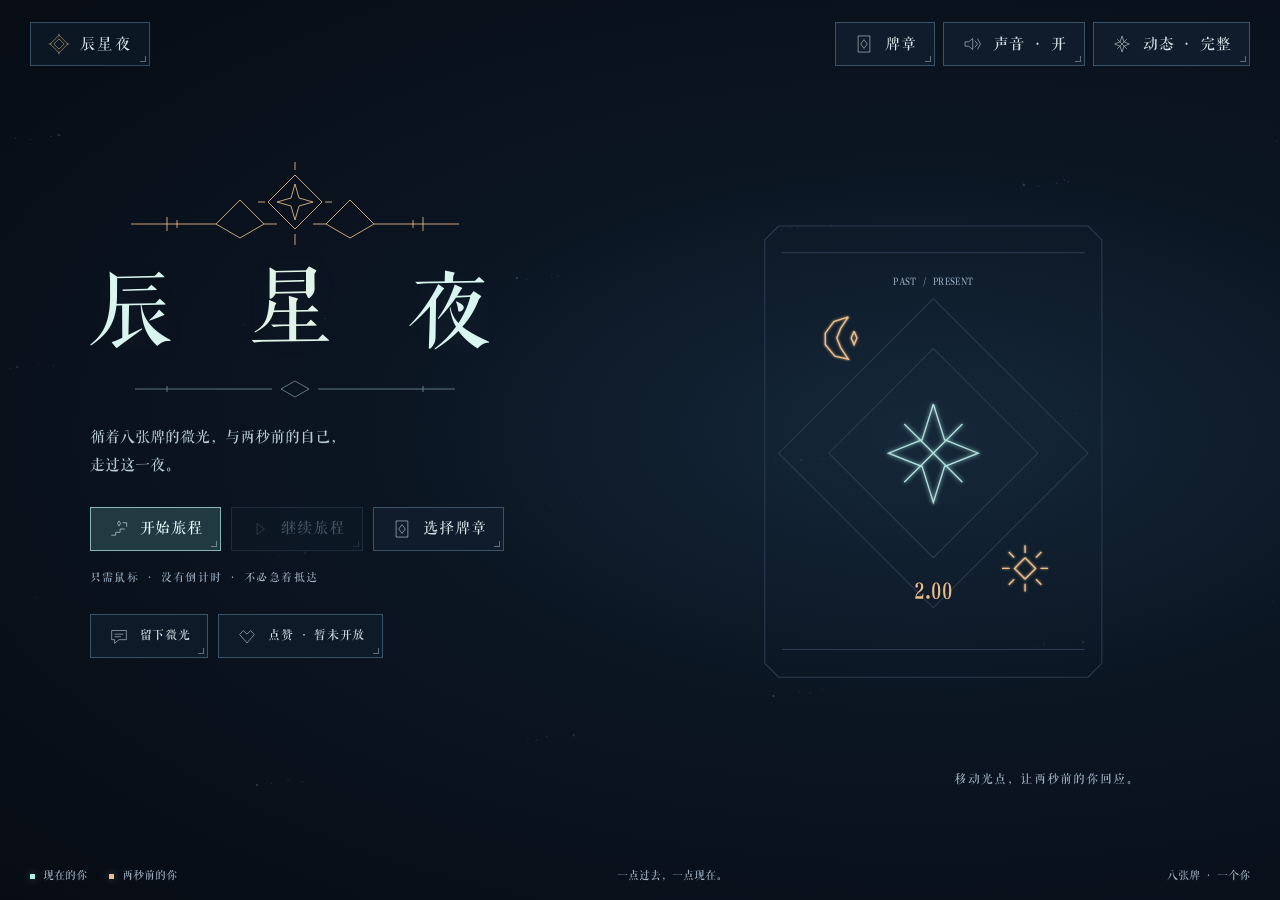
==== commit 5bf30ee0: "Rebuild arcana as deliberate puzzles with four-light mirrored Lovers" ====
--- a/index.html
+++ b/index.html
@@ -11,7 +11,7 @@
 </head>
 <body>
 <main id="app">
-  <canvas id="canvas" aria-label="青色是现在的你，暖金重复两秒前的位置与动作。停留触发机关，点击出口。"></canvas>
+  <canvas id="canvas" aria-label="青色是现在，暖金是过去。点击机关留下影子，两秒后抵达并一直守位。观察图形，点击解谜。"></canvas>
   <header class="topbar">
     <button id="home" class="wordmark" data-symbol="世界">辰星夜</button>
     <nav aria-label="设置"><button id="levelsButton" data-symbol="chapters">牌章</button><button id="sound" data-symbol="sound" aria-pressed="false"><span id="soundLabel">声音 · 开</span></button><button id="motion" data-symbol="星星" aria-pressed="false"><span id="motionLabel">动态 · 完整</span></button></nav>
@@ -31,18 +31,18 @@
     <p class="title-note">移动光点，让两秒前的你回应。</p>
   </section>
   <section id="gameHeading" class="game-heading" hidden><span id="levelNumber" class="level-number"></span><div><h1 id="levelTitle"></h1><p id="levelTheme"></p><p id="levelTask" class="task"></p></div><span id="phaseLabel" class="phase-label"></span></section>
-  <section id="gameBottom" class="game-bottom" hidden><p id="status" role="status"></p><div class="button-row"><button id="hintButton" data-symbol="星星" hidden>启示</button><button id="retry" data-symbol="retry">重试本阵</button><button id="pause" data-symbol="pause">暂停</button></div></section>
+  <section id="gameBottom" class="game-bottom" hidden><p id="status" role="status"></p><div class="button-row"><button id="undo" data-symbol="back" disabled>撤回一步</button><button id="release" data-symbol="月亮" disabled><span id="releaseLabel">收回留影</span></button><button id="hintButton" data-symbol="星星" hidden>启示</button><button id="pause" data-symbol="pause">暂停</button></div></section>
   <aside id="hint" class="hint-panel" hidden><h2>夜的启示</h2><p id="hintText"></p><div class="button-row"><button id="hintNext" data-symbol="continue">展示下一步</button><button id="closeHint" data-symbol="close">收起</button></div></aside>
-  <section id="pauseScreen" class="screen centered scrim" hidden aria-labelledby="pauseTitle"><div class="ritual-panel"><div class="panel-sigil" data-symbol="月亮"></div><h2 id="pauseTitle">时间，停在这里。</h2><p>过去的你会等你回来。<br>继续后，光点会回到刚才的位置。</p><div class="stack"><button id="resume" class="primary" data-symbol="continue">继续旅程</button><button id="pauseRetry" data-symbol="retry">重试本阵</button><button id="pauseHome" data-symbol="back">返回首页</button></div></div></section>
+  <section id="pauseScreen" class="screen centered scrim" hidden aria-labelledby="pauseTitle"><div class="ritual-panel"><div class="panel-sigil" data-symbol="月亮"></div><h2 id="pauseTitle">时间，停在这里。</h2><p>过去的你会等你回来。<br>继续后，光点会回到刚才的位置。</p><div class="stack"><button id="resume" class="primary" data-symbol="continue">继续旅程</button><button id="pauseRetry" data-symbol="retry">重置谜题</button><button id="pauseHome" data-symbol="back">返回首页</button></div></div></section>
   <section id="completeScreen" class="screen centered scrim" hidden aria-labelledby="completeTitle"><div class="ritual-panel"><div id="completeSigil" class="panel-sigil"></div><h2 id="completeTitle"></h2><p id="completeText"></p><button id="next" class="primary" data-symbol="continue"><span id="nextLabel">翻开下一张牌</span></button></div></section>
   <section id="endingScreen" class="screen centered scrim" hidden aria-labelledby="endingTitle"><div class="ritual-panel ending"><div class="duet-mark"><i></i><i></i></div><h2 id="endingTitle">原来，你一直都在。</h2><p>不必抹去走过的弯路，<br>也不必成为另一个人。<br>过去与现在，都是完整的你。</p><div id="collected" class="collected"></div><div class="button-row"><button id="again" class="primary" data-symbol="愚者">再走一程</button><button id="endingHome" data-symbol="back">返回首页</button></div></div></section>
   <section id="levelMenu" class="screen chapter-screen scrim" hidden aria-labelledby="chaptersTitle"><div class="chapter-header"><div><h2 id="chaptersTitle">今夜的八张牌</h2><p>从愚者的出发，到世界的回环。已抵达的牌章，随时重温。</p></div><button id="closeLevels" data-symbol="back">返回</button></div><div id="levelItems" class="chapter-grid"></div></section>
   <section id="community" class="screen community-screen scrim" hidden aria-labelledby="communityTitle"><div class="community-panel"><div class="chapter-header"><div><h2 id="communityTitle">留下微光</h2><p>把此刻想说的话，留给下一个路过的人。</p></div><button id="closeCommunity" data-symbol="close">返回</button></div><p id="communityStatus" class="service-status" role="status">正在连接夜色里的留言……</p><form id="commentForm"><label for="nickname">称呼 <small>可选 · 最多 16 字</small></label><input id="nickname" name="nickname" maxlength="32" autocomplete="nickname" placeholder="一位过客"><label for="commentBody">留言 <small>最多 300 字 · 提交后公开可见</small></label><textarea id="commentBody" name="body" rows="3" maxlength="600" required placeholder="此刻，你想留下什么？"></textarea><button id="submitComment" type="submit" class="primary" data-symbol="message">送出微光</button></form><div id="commentList" class="comment-list" aria-label="公开留言"></div><button id="moreComments" data-symbol="continue" hidden>更多留言</button></div></section>
-  <section id="touchControls" class="touch-controls" hidden aria-label="触屏游戏控制"><button id="touchPad" type="button" class="touch-pad" aria-label="光域：滑动移动，轻点确认，原地按住持续回应"><span data-symbol="世界"></span><span>滑动移动 · 轻点确认</span><small>原地按住回应 · 也可轻触场景选路</small></button></section>
+  <section id="touchControls" class="touch-controls" hidden aria-label="触屏游戏控制"><button id="touchPad" type="button" class="touch-pad" aria-label="光域：滑动移动，轻点确认"><span data-symbol="世界"></span><span>滑动移动 · 轻点确认</span><small>无需按住 · 也可轻触场景选路</small></button></section>
   <footer><div class="legend"><span><i class="now"></i>现在的你</span><span><i class="echo"></i>两秒前的你</span></div><span id="footerText">一点过去，一点现在。</span><span>八张牌 · 一个你</span></footer>
 </main>
 <div id="virtualCursor" aria-hidden="true"><i></i></div>
-<noscript>这个游戏需要 JavaScript。请使用 PC 版 Chrome 或 Edge 打开。</noscript>
+<noscript>这个游戏需要 JavaScript。请使用桌面或手机浏览器打开。</noscript>
 <script src="rules.js"></script><script src="core.js"></script><script src="symbols.js"></script><script src="render.js"></script><script src="community-config.js"></script><script src="community.js"></script><script src="app.js"></script>
 </body>
 </html>
--- a/style.css
+++ b/style.css
@@ -162,8 +162,9 @@
 .touch-mode .phase-label{display:none}
 .touch-mode .game-bottom{left:14px;right:14px;bottom:calc(176px + env(safe-area-inset-bottom));display:block}
 .touch-mode .game-bottom p{max-width:100%;font-size:13px;line-height:1.65;margin-bottom:9px;min-height:42px}
-.touch-mode .game-bottom .button-row{display:flex;justify-content:flex-end;gap:8px}
-.touch-mode .game-bottom button{font-size:14px;min-height:44px;padding:9px 13px}
+.touch-mode .game-bottom .button-row{display:flex;justify-content:flex-end;gap:6px;flex-wrap:wrap}
+.touch-mode .game-bottom button{font-size:13px;min-height:44px;padding:8px}
+.touch-mode .game-bottom button svg{width:17px;height:17px}
 .touch-mode footer{left:14px;right:14px;bottom:calc(12px + env(safe-area-inset-bottom));font-size:11px}
 .touch-mode footer>span{display:none}
 .touch-mode .legend{gap:24px}
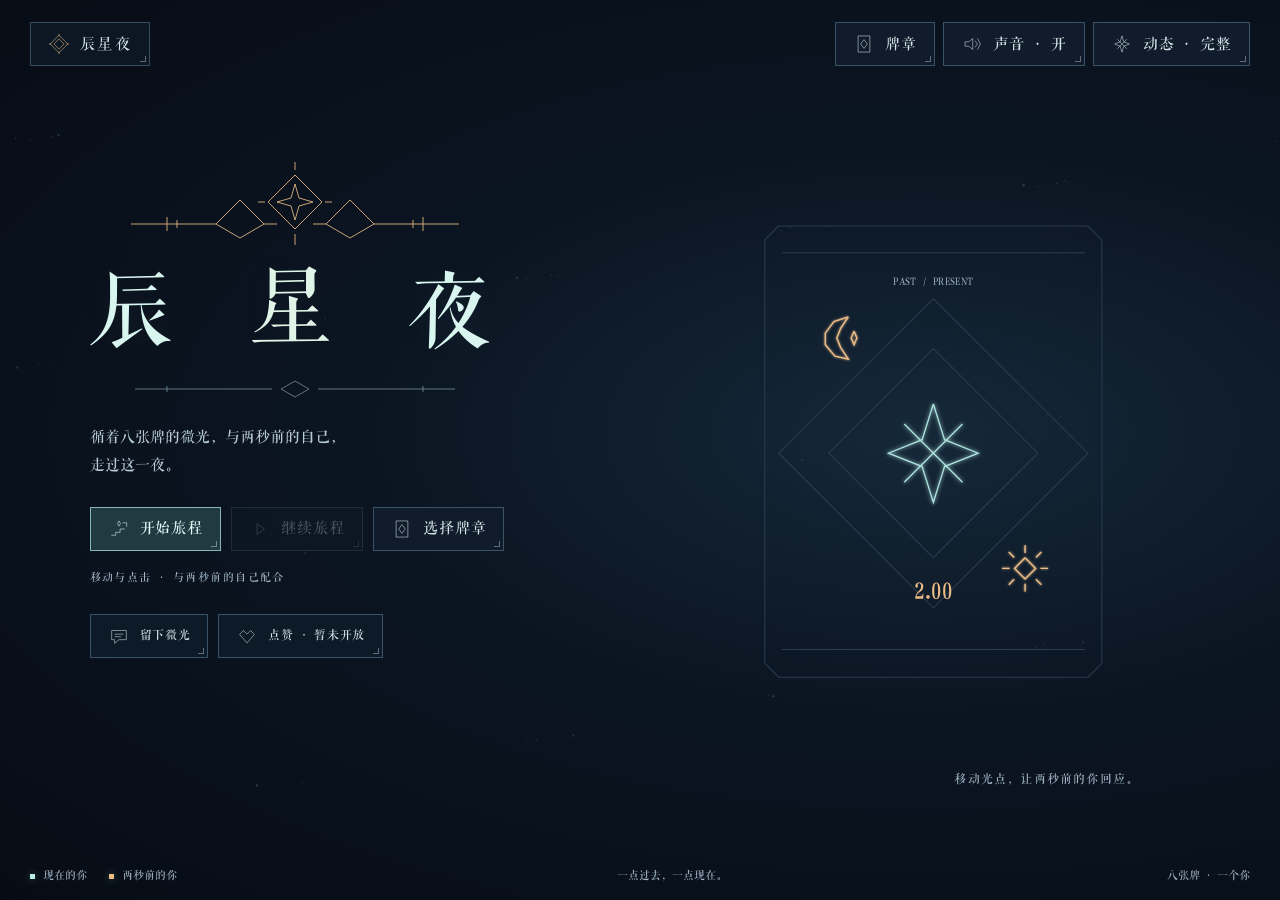
==== commit 39dd9ee6: "Rebuild arcana chapters around live two-second cooperation" ====
--- a/index.html
+++ b/index.html
@@ -11,7 +11,7 @@
 </head>
 <body>
 <main id="app">
-  <canvas id="canvas" aria-label="青色是现在，暖金是过去。点击机关留下影子，两秒后抵达并一直守位。观察图形，点击解谜。"></canvas>
+  <canvas id="canvas" aria-label="青色是现在，暖金重播两秒前的动作。停留多久，影子就停留多久；安排移动与交接，让两个自己合作。"></canvas>
   <header class="topbar">
     <button id="home" class="wordmark" data-symbol="世界">辰星夜</button>
     <nav aria-label="设置"><button id="levelsButton" data-symbol="chapters">牌章</button><button id="sound" data-symbol="sound" aria-pressed="false"><span id="soundLabel">声音 · 开</span></button><button id="motion" data-symbol="星星" aria-pressed="false"><span id="motionLabel">动态 · 完整</span></button></nav>
@@ -25,13 +25,13 @@
       </div>
       <p class="intro">循着八张牌的微光，与两秒前的自己，<br>走过这一夜。</p>
       <div class="title-actions"><button id="start" class="primary" data-symbol="愚者">开始旅程</button><button id="continueGame" data-symbol="continue" disabled><span id="continueLabel">继续旅程</span></button><button id="titleLevels" data-symbol="chapters">选择牌章</button></div>
-      <p id="inputNote" class="micro">只需鼠标 · 没有倒计时 · 不必急着抵达</p>
+      <p id="inputNote" class="micro">移动与点击 · 与两秒前的自己配合</p>
       <div class="community-actions"><button id="commentsButton" data-symbol="message">留下微光</button><button id="likeButton" data-symbol="like" aria-pressed="false"><span id="likeLabel">点赞 · 暂未开放</span></button></div>
     </div>
     <p class="title-note">移动光点，让两秒前的你回应。</p>
   </section>
   <section id="gameHeading" class="game-heading" hidden><span id="levelNumber" class="level-number"></span><div><h1 id="levelTitle"></h1><p id="levelTheme"></p><p id="levelTask" class="task"></p></div><span id="phaseLabel" class="phase-label"></span></section>
-  <section id="gameBottom" class="game-bottom" hidden><p id="status" role="status"></p><div class="button-row"><button id="undo" data-symbol="back" disabled>撤回一步</button><button id="release" data-symbol="月亮" disabled><span id="releaseLabel">收回留影</span></button><button id="hintButton" data-symbol="星星" hidden>启示</button><button id="pause" data-symbol="pause">暂停</button></div></section>
+  <section id="gameBottom" class="game-bottom" hidden><p id="status" role="status"></p><div class="button-row"><button id="undo" data-symbol="back" disabled>撤回一步</button><button id="release" data-symbol="月亮"><span id="releaseLabel">重建回声</span></button><button id="hintButton" data-symbol="星星" hidden>启示</button><button id="pause" data-symbol="pause">暂停</button></div></section>
   <aside id="hint" class="hint-panel" hidden><h2>夜的启示</h2><p id="hintText"></p><div class="button-row"><button id="hintNext" data-symbol="continue">展示下一步</button><button id="closeHint" data-symbol="close">收起</button></div></aside>
   <section id="pauseScreen" class="screen centered scrim" hidden aria-labelledby="pauseTitle"><div class="ritual-panel"><div class="panel-sigil" data-symbol="月亮"></div><h2 id="pauseTitle">时间，停在这里。</h2><p>过去的你会等你回来。<br>继续后，光点会回到刚才的位置。</p><div class="stack"><button id="resume" class="primary" data-symbol="continue">继续旅程</button><button id="pauseRetry" data-symbol="retry">重置谜题</button><button id="pauseHome" data-symbol="back">返回首页</button></div></div></section>
   <section id="completeScreen" class="screen centered scrim" hidden aria-labelledby="completeTitle"><div class="ritual-panel"><div id="completeSigil" class="panel-sigil"></div><h2 id="completeTitle"></h2><p id="completeText"></p><button id="next" class="primary" data-symbol="continue"><span id="nextLabel">翻开下一张牌</span></button></div></section>
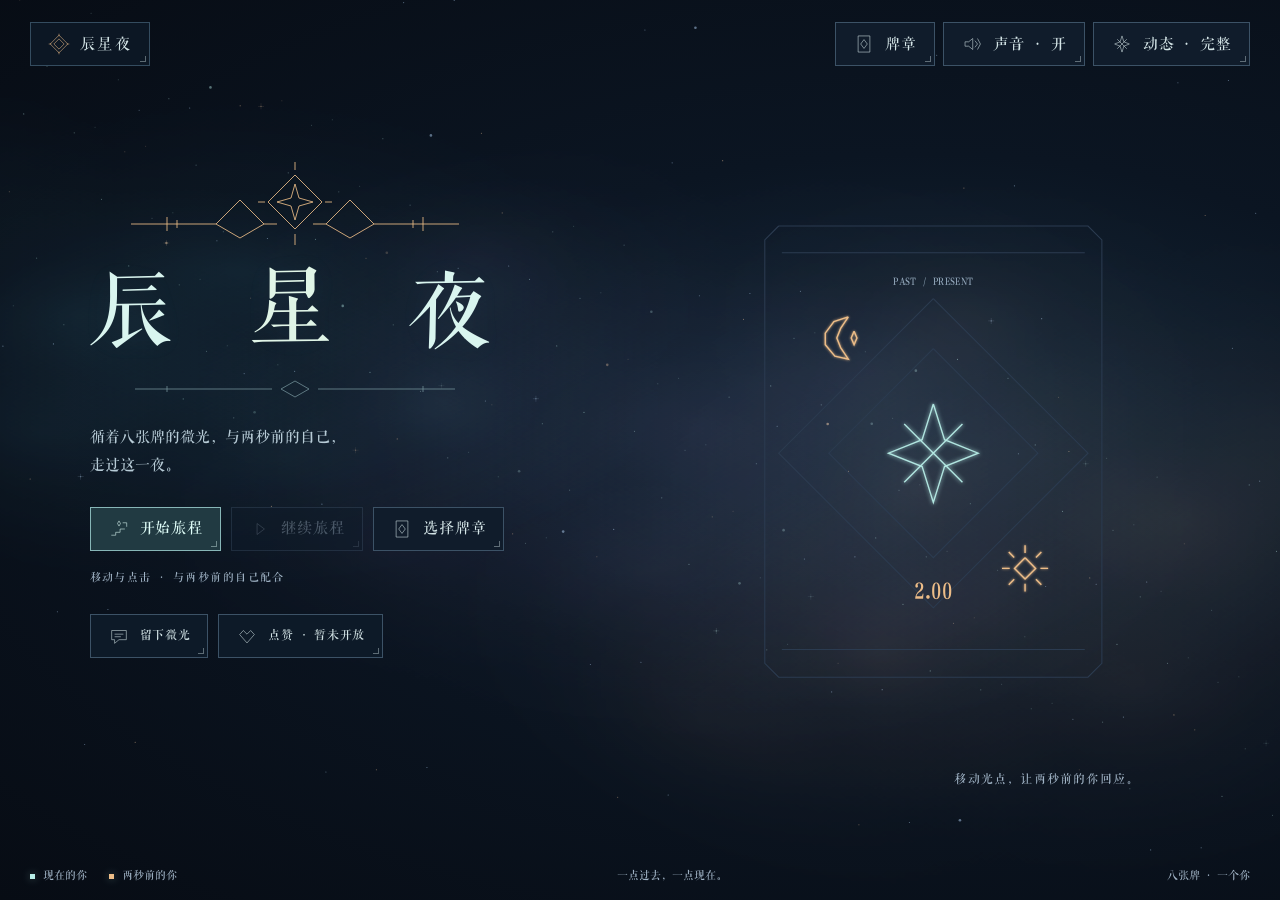
==== commit e94474e3: "Add original star-tide background score and resilient loop player" ====
--- a/index.html
+++ b/index.html
@@ -43,6 +43,6 @@
 </main>
 <div id="virtualCursor" aria-hidden="true"><i></i></div>
 <noscript>这个游戏需要 JavaScript。请使用桌面或手机浏览器打开。</noscript>
-<script src="rules.js"></script><script src="core.js"></script><script src="symbols.js"></script><script src="render.js"></script><script src="community-config.js"></script><script src="community.js"></script><script src="app.js"></script>
+<script src="rules.js"></script><script src="core.js"></script><script src="symbols.js"></script><script src="render.js"></script><script src="community-config.js"></script><script src="community.js"></script><script src="music.js"></script><script src="app.js"></script>
 </body>
 </html>
--- a/style.css
+++ b/style.css
@@ -7,7 +7,7 @@
 button,input,textarea{font:inherit}
 button:not(:disabled){cursor:pointer}
 button:disabled{cursor:not-allowed}
-button{position:relative;display:inline-flex;align-items:center;justify-content:center;gap:10px;min-height:44px;padding:10px 17px;border:1px solid var(--line);border-radius:0;background:#101c2b;color:var(--text);letter-spacing:.06em;transition:background-color .22s,color .22s,border-color .22s,box-shadow .22s,transform .22s var(--ease);isolation:isolate}
+button{position:relative;display:inline-flex;align-items:center;justify-content:center;gap:10px;min-height:44px;padding:10px 17px;border:1px solid var(--line);border-radius:0;background:#101c2b;color:var(--text);letter-spacing:.06em;transition:background-color .32s,color .32s,border-color .32s,box-shadow .32s,transform .22s var(--ease);isolation:isolate}
 button::after{content:"";position:absolute;width:5px;height:5px;right:3px;bottom:3px;border-right:1px solid currentColor;border-bottom:1px solid currentColor;opacity:.4;pointer-events:none}
 button.virtual-hover,button:focus-visible{color:var(--cyan);border-color:var(--cyan);background:#1b3441;box-shadow:0 3px 22px #070c1466}
 button.virtual-down{transform:translateY(1px);background:#284952}
@@ -108,7 +108,7 @@
 .collected{display:flex;justify-content:center;gap:11px;color:var(--gold);margin-bottom:27px}
 .ending .button-row{justify-content:center}
 .duet-mark{position:relative;width:100px;height:45px;margin:auto}
-.duet-mark i{position:absolute;width:9px;height:9px;top:12px;left:32px;border-radius:50%;background:var(--cyan);box-shadow:0 0 20px var(--cyan);animation:unite 1.8s var(--ease) both}
+.duet-mark i{position:absolute;width:9px;height:9px;top:12px;left:32px;background:var(--cyan);border-radius:50%;box-shadow:0 0 20px var(--cyan);animation:unite 2.8s var(--ease) both}
 .duet-mark i+i{left:60px;background:var(--gold);box-shadow:0 0 20px var(--gold);animation-name:unitePast}
 @keyframes unite{to{transform:translateX(14px);opacity:.7}
 }
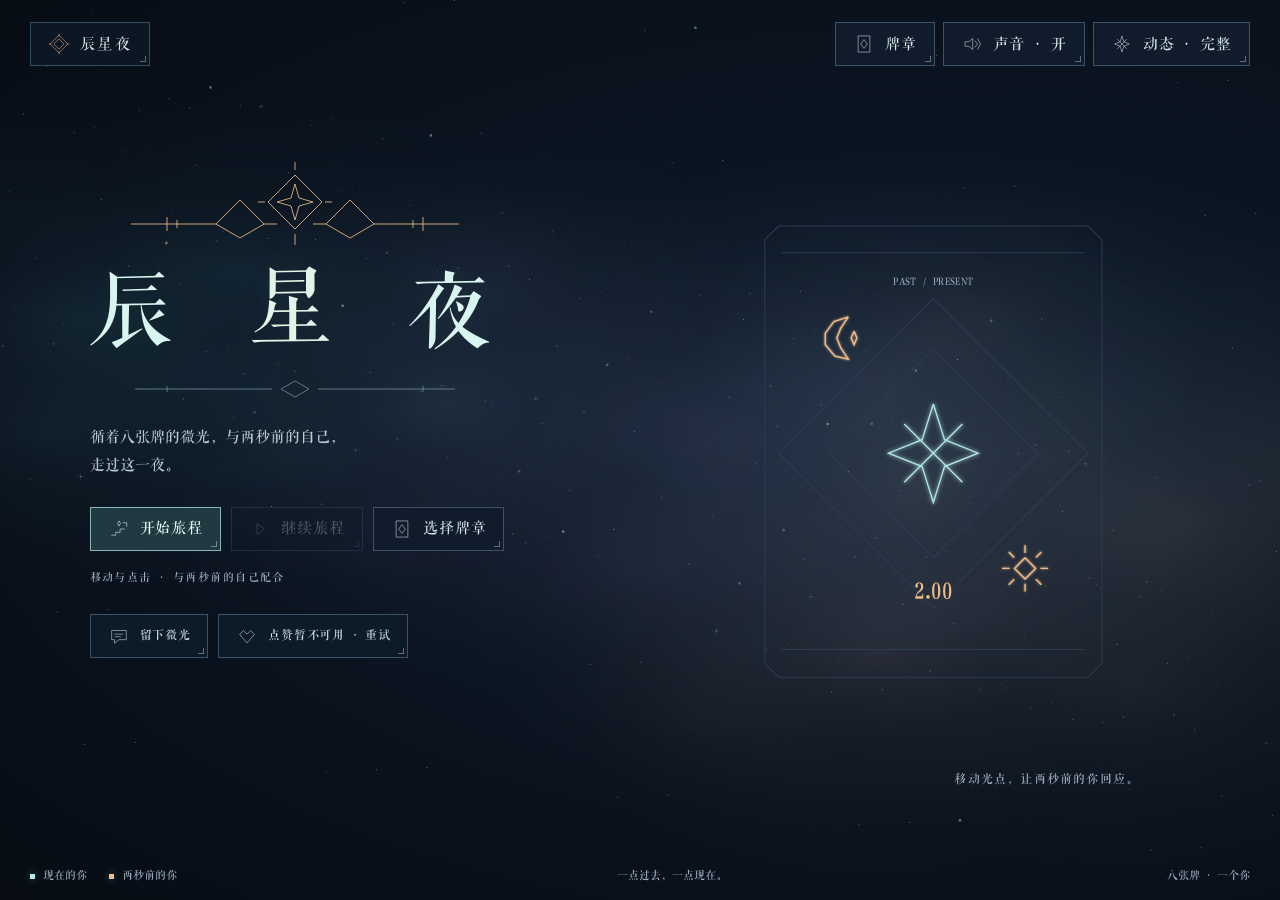
==== commit 895aa4c4: "Polish like feedback and scroll long comments" ====
--- a/index.html
+++ b/index.html
@@ -37,7 +37,7 @@
   <section id="completeScreen" class="screen centered scrim" hidden aria-labelledby="completeTitle"><div class="ritual-panel"><div id="completeSigil" class="panel-sigil"></div><h2 id="completeTitle"></h2><p id="completeText"></p><button id="next" class="primary" data-symbol="continue"><span id="nextLabel">翻开下一张牌</span></button></div></section>
   <section id="endingScreen" class="screen centered scrim" hidden aria-labelledby="endingTitle"><div class="ritual-panel ending"><div class="duet-mark"><i></i><i></i></div><h2 id="endingTitle">原来，你一直都在。</h2><p>不必抹去走过的弯路，<br>也不必成为另一个人。<br>过去与现在，都是完整的你。</p><div id="collected" class="collected"></div><div class="button-row"><button id="again" class="primary" data-symbol="愚者">再走一程</button><button id="endingHome" data-symbol="back">返回首页</button></div></div></section>
   <section id="levelMenu" class="screen chapter-screen scrim" hidden aria-labelledby="chaptersTitle"><div class="chapter-header"><div><h2 id="chaptersTitle">今夜的八张牌</h2><p>从愚者的出发，到世界的回环。已抵达的牌章，随时重温。</p></div><button id="closeLevels" data-symbol="back">返回</button></div><div id="levelItems" class="chapter-grid"></div></section>
-  <section id="community" class="screen community-screen scrim" hidden aria-labelledby="communityTitle"><div class="community-panel"><div class="chapter-header"><div><h2 id="communityTitle">留下微光</h2><p>把此刻想说的话，留给下一个路过的人。</p></div><button id="closeCommunity" data-symbol="close">返回</button></div><p id="communityStatus" class="service-status" role="status">正在连接夜色里的留言……</p><form id="commentForm"><label for="nickname">称呼 <small>可选 · 最多 16 字</small></label><input id="nickname" name="nickname" maxlength="32" autocomplete="nickname" placeholder="一位过客"><label for="commentBody">留言 <small>最多 300 字 · 提交后公开可见</small></label><textarea id="commentBody" name="body" rows="3" maxlength="600" required placeholder="此刻，你想留下什么？"></textarea><button id="submitComment" type="submit" class="primary" data-symbol="message">送出微光</button></form><div id="commentList" class="comment-list" aria-label="公开留言"></div><button id="moreComments" data-symbol="continue" hidden>更多留言</button></div></section>
+  <section id="community" class="screen community-screen scrim" hidden aria-labelledby="communityTitle"><div class="community-panel"><div class="chapter-header"><div><h2 id="communityTitle">留下微光</h2><p>把此刻想说的话，留给下一个路过的人。</p></div><button id="closeCommunity" data-symbol="close">返回</button></div><p id="communityStatus" class="service-status" role="status">正在连接夜色里的留言……</p><form id="commentForm"><label for="nickname">称呼 <small>可选 · 最多 16 字</small></label><input id="nickname" name="nickname" maxlength="32" autocomplete="nickname" placeholder="一位过客"><label for="commentBody">留言 <small>最多 300 字 · 提交后公开可见</small></label><textarea id="commentBody" name="body" rows="3" maxlength="600" required placeholder="此刻，你想留下什么？"></textarea><button id="submitComment" type="submit" class="primary" data-symbol="message">送出微光</button></form><div id="commentList" class="comment-list" aria-label="公开留言，可上下滚动" tabindex="0"></div><button id="moreComments" data-symbol="continue" hidden>更多留言</button></div></section>
   <section id="touchControls" class="touch-controls" hidden aria-label="触屏游戏控制"><button id="touchPad" type="button" class="touch-pad" aria-label="光域：滑动移动，轻点确认"><span data-symbol="世界"></span><span>滑动移动 · 轻点确认</span><small>无需按住 · 也可轻触场景选路</small></button></section>
   <footer><div class="legend"><span><i class="now"></i>现在的你</span><span><i class="echo"></i>两秒前的你</span></div><span id="footerText">一点过去，一点现在。</span><span>八张牌 · 一个你</span></footer>
 </main>
--- a/style.css
+++ b/style.css
@@ -49,6 +49,12 @@
 .micro{font-size:11px;letter-spacing:.13em;margin-top:17px}
 .community-actions{display:flex;gap:10px;margin-top:25px}
 .community-actions button{font-size:12px;background:#0d1a28}
+#likeButton{transition:background-color .18s,color .18s,border-color .18s,box-shadow .18s,transform .1s var(--ease)}
+#likeButton svg path{transition:fill .14s ease-out,stroke .14s ease-out,opacity .14s ease-out}
+#likeButton[aria-pressed="true"]{color:var(--gold);border-color:#9d7656;background:#241d1c;box-shadow:0 3px 22px #070c1466,0 0 18px #edbd8818}
+#likeButton[aria-pressed="true"] svg path{fill:currentColor;stroke:currentColor}
+#likeButton:active,#likeButton.virtual-down{transform:translateY(1px) scale(.98);transition-duration:.07s}
+#likeButton.is-committing{cursor:progress}
 .title-note{position:absolute;right:11%;bottom:12%;font-size:12px;letter-spacing:.1em}
 .game-heading{position:fixed;z-index:2;top:105px;left:7%;right:7%;display:flex;gap:24px;pointer-events:none}
 .level-number{font-family:var(--font);font-size:40px;min-width:64px;color:var(--gold);border-top:1px solid var(--line);padding-top:12px}
@@ -101,6 +107,8 @@
 input:disabled,textarea:disabled{opacity:.55}
 form button{justify-self:start;margin:7px 0 16px}
 .comment-list{margin-top:16px}
+.comment-list:not(:empty){max-height:min(42dvh,420px);overflow-y:auto;overscroll-behavior:contain;scrollbar-gutter:stable;padding-right:12px;border-bottom:1px solid var(--line);touch-action:pan-y;-webkit-overflow-scrolling:touch}
+.comment-list:focus-visible{outline:1px solid var(--gold);outline-offset:5px}
 .comment{padding:20px 0;border-top:1px solid var(--line)}
 .comment strong{font-weight:400;color:var(--gold)}
 .comment time{font-size:11px;color:var(--muted);margin-left:16px}
@@ -184,6 +192,7 @@
 .touch-mode .community-screen{padding:calc(82px + env(safe-area-inset-top)) 16px 50px}
 .touch-mode .community-panel{width:100%}
 .touch-mode input,.touch-mode textarea{font-size:16px}
+.touch-mode .comment-list:not(:empty){max-height:min(38dvh,360px);padding-right:8px}
 @media(orientation:landscape) and (max-height:600px){
 .touch-mode .title-copy{top:88px;width:70%;padding-bottom:80px}
 .touch-mode .title-copy h1{font-size:44px}.touch-mode .title-copy h1 br{display:none}.touch-mode .title-copy h1 span{padding-left:0}
@@ -194,6 +203,7 @@
 .touch-mode .touch-controls{left:248px;right:14px;bottom:12px;height:98px}.touch-mode .touch-pad{gap:5px;font-size:13px}.touch-mode .touch-pad svg{width:19px;height:19px}
 .touch-mode.touch-playing footer{display:none}.touch-mode .hint-panel{left:245px;right:15px;bottom:120px;max-height:calc(100vh - 190px)}
 .touch-mode .centered{padding:75px 25px 25px;align-items:flex-start}.touch-mode .ritual-panel{max-width:600px;padding:20px}.touch-mode .ritual-panel p{margin:12px 0}.touch-mode .panel-sigil{display:none}.touch-mode .stack{display:flex;max-width:none;justify-content:center}.touch-mode .chapter-grid{grid-template-columns:repeat(4,1fr)}
+.touch-mode .comment-list:not(:empty){max-height:210px}
 }
 
 @media(max-height:760px){.title-copy{top:105px}
